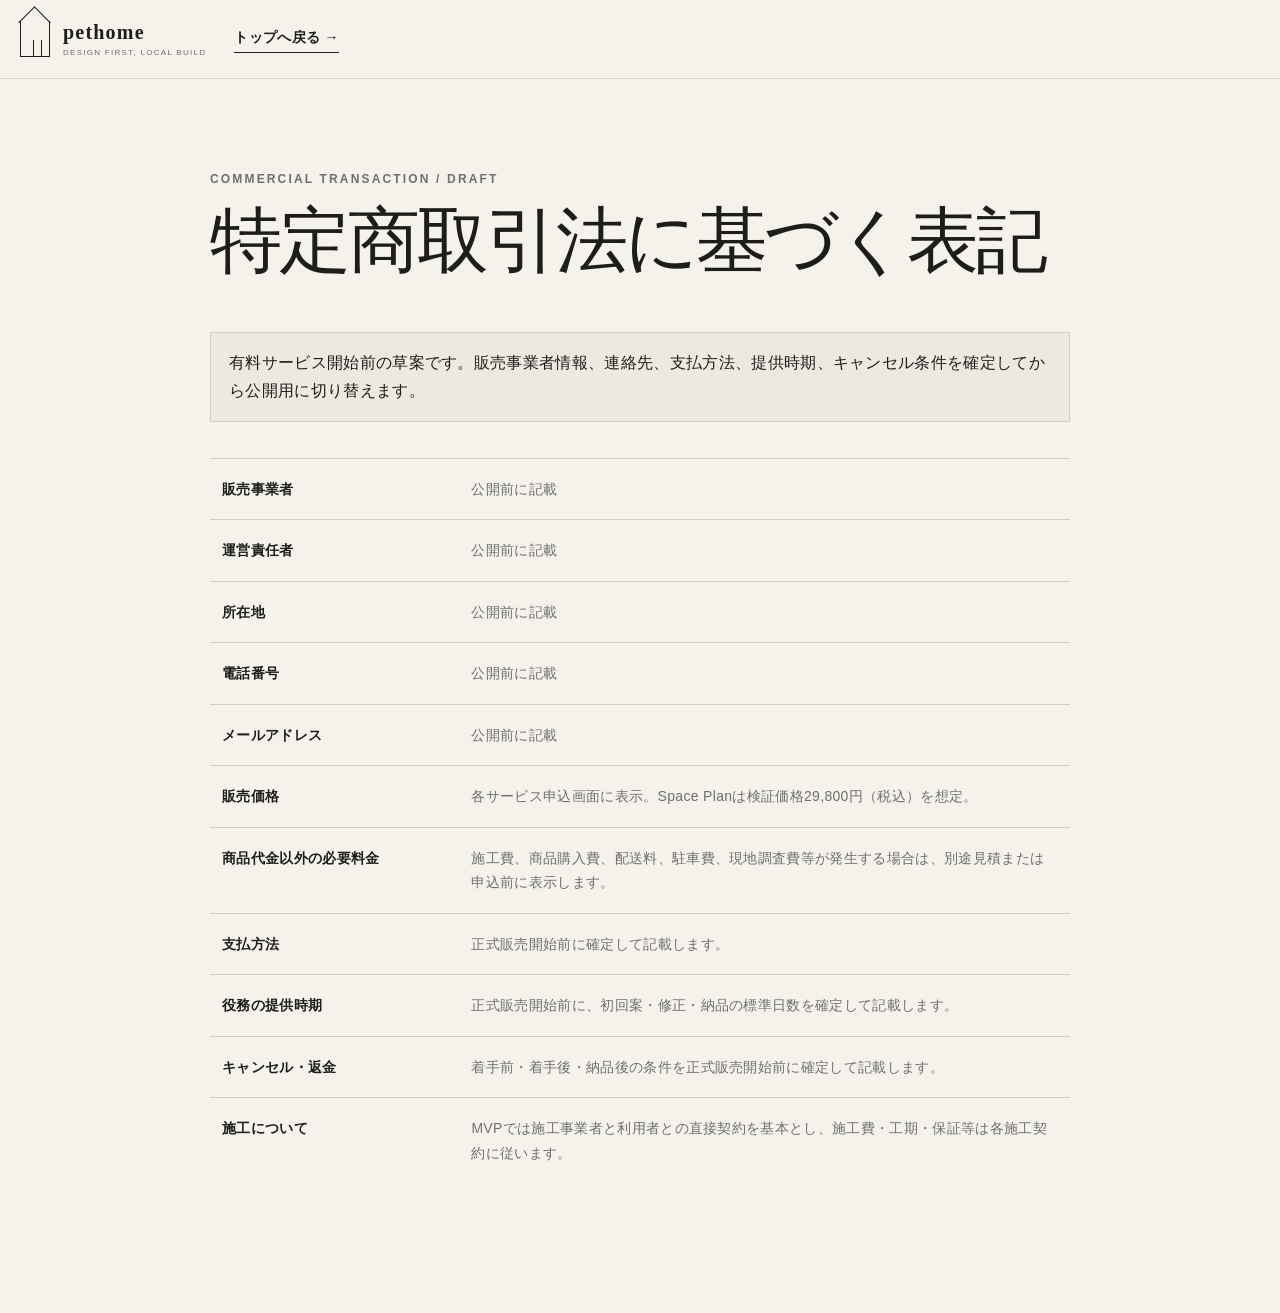
==== commercial.html @ 062a28b1 "docs: add draft commercial transaction disclosure" ====
<!doctype html>
<html lang="ja">
<head>
  <meta charset="utf-8">
  <meta name="viewport" content="width=device-width,initial-scale=1">
  <title>特定商取引法に基づく表記 | pethome</title>
  <meta name="robots" content="noindex">
  <link rel="stylesheet" href="assets/css/site.css">
  <style>.legal{padding:90px 0 130px}.legal .container{max-width:860px}.legal h1{font-size:clamp(42px,6.4vw,72px);margin-bottom:56px}.legal table{width:100%;border-collapse:collapse;font-size:14px}.legal th,.legal td{padding:18px 12px;border-top:1px solid var(--line);vertical-align:top;text-align:left}.legal th{width:29%;font-weight:700}.legal td{color:var(--muted)}.legal-note{padding:16px 18px;border:1px solid var(--line);background:#eee9e0;color:var(--ink)!important;margin-bottom:36px}</style>
</head>
<body>
  <header class="site-header"><div class="container header-inner"><a class="brand" href="index.html"><span class="brand-mark"></span><span class="brand-copy"><strong>pethome</strong><small>DESIGN FIRST, LOCAL BUILD</small></span></a><a class="text-link" href="index.html">トップへ戻る →</a></div></header>
  <main class="legal">
    <div class="container">
      <p class="eyebrow">COMMERCIAL TRANSACTION / DRAFT</p>
      <h1>特定商取引法に基づく表記</h1>
      <p class="legal-note">有料サービス開始前の草案です。販売事業者情報、連絡先、支払方法、提供時期、キャンセル条件を確定してから公開用に切り替えます。</p>
      <table>
        <tr><th>販売事業者</th><td>公開前に記載</td></tr>
        <tr><th>運営責任者</th><td>公開前に記載</td></tr>
        <tr><th>所在地</th><td>公開前に記載</td></tr>
        <tr><th>電話番号</th><td>公開前に記載</td></tr>
        <tr><th>メールアドレス</th><td>公開前に記載</td></tr>
        <tr><th>販売価格</th><td>各サービス申込画面に表示。Space Planは検証価格29,800円（税込）を想定。</td></tr>
        <tr><th>商品代金以外の必要料金</th><td>施工費、商品購入費、配送料、駐車費、現地調査費等が発生する場合は、別途見積または申込前に表示します。</td></tr>
        <tr><th>支払方法</th><td>正式販売開始前に確定して記載します。</td></tr>
        <tr><th>役務の提供時期</th><td>正式販売開始前に、初回案・修正・納品の標準日数を確定して記載します。</td></tr>
        <tr><th>キャンセル・返金</th><td>着手前・着手後・納品後の条件を正式販売開始前に確定して記載します。</td></tr>
        <tr><th>施工について</th><td>MVPでは施工事業者と利用者との直接契約を基本とし、施工費・工期・保証等は各施工契約に従います。</td></tr>
      </table>
    </div>
  </main>
</body>
</html>
---- assets/css/site.css ----
:root{
  --paper:#f5f2ec;
  --paper-2:#ebe5dc;
  --ink:#1d1e1b;
  --muted:#6e706b;
  --line:#d3cec4;
  --warm:#b59873;
  --sage:#758170;
  --radius:20px;
  --max:1240px;
  --serif:"Hiragino Mincho ProN","Yu Mincho","YuMincho",serif;
  --sans:-apple-system,BlinkMacSystemFont,"Helvetica Neue","Hiragino Kaku Gothic ProN","Yu Gothic",Meiryo,sans-serif;
}
*{box-sizing:border-box}
html{scroll-behavior:smooth}
body{margin:0;background:var(--paper);color:var(--ink);font-family:var(--sans);font-size:16px;line-height:1.75;letter-spacing:.02em}
a{color:inherit;text-decoration:none}
button,input,select,textarea{font:inherit;color:inherit}
button{cursor:pointer}
.container{width:min(calc(100% - 40px),var(--max));margin-inline:auto}
.section{padding:120px 0;border-top:1px solid var(--line)}
.section-shell{padding-top:0}
.eyebrow{margin:0 0 18px;font-size:12px;font-weight:700;letter-spacing:.18em;color:var(--muted)}
h1,h2,h3,p{margin-top:0}
h1,h2{font-family:var(--serif);font-weight:500;letter-spacing:-.04em}
h1{font-size:clamp(54px,8vw,118px);line-height:.94;margin-bottom:34px}
h2{font-size:clamp(38px,5.2vw,76px);line-height:1.08;margin-bottom:0}
h3{font-size:22px;line-height:1.35}
.button{display:inline-flex;align-items:center;justify-content:center;min-height:54px;padding:0 26px;border:1px solid var(--ink);border-radius:999px;font-size:14px;font-weight:700;transition:transform .2s ease,background .2s ease,color .2s ease}
.button:hover{transform:translateY(-2px)}
.button-dark{background:var(--ink);color:#fff}
.button-light{background:#fff;color:var(--ink);border-color:#fff}
.text-link{display:inline-flex;align-items:center;gap:12px;padding-bottom:3px;border-bottom:1px solid currentColor;font-size:14px;font-weight:700}
.site-header{position:sticky;top:0;z-index:50;background:color-mix(in srgb,var(--paper) 88%,transparent);backdrop-filter:blur(18px);border-bottom:1px solid color-mix(in srgb,var(--line) 72%,transparent)}
.header-inner{height:78px;display:flex;align-items:center;gap:28px}
.brand{display:inline-flex;align-items:center;gap:13px;min-width:max-content}
.brand-mark{width:30px;height:36px;position:relative;border:1.5px solid var(--ink);border-top:none}
.brand-mark:before{content:"";position:absolute;width:22px;height:22px;left:2px;top:-10px;border-left:1.5px solid var(--ink);border-top:1.5px solid var(--ink);transform:rotate(45deg)}
.brand-mark:after{content:"";position:absolute;left:12px;bottom:0;width:7px;height:16px;border-left:1.5px solid var(--ink);border-right:1.5px solid var(--ink)}
.brand-copy{display:grid;line-height:1}
.brand-copy strong{font-family:var(--serif);font-size:20px;font-weight:600;letter-spacing:.06em}
.brand-copy small{font-size:8px;letter-spacing:.16em;margin-top:7px;color:var(--muted)}
.desktop-nav{margin-left:auto;display:flex;gap:26px;font-size:13px}
.desktop-nav a{position:relative}
.desktop-nav a:after{content:"";position:absolute;left:0;right:100%;bottom:-4px;height:1px;background:var(--ink);transition:right .2s ease}
.desktop-nav a:hover:after{right:0}
.header-cta{min-height:42px;padding-inline:20px}
.hero{overflow:hidden}
.hero-grid{min-height:calc(100svh - 78px);display:grid;grid-template-columns:minmax(0,.9fr) minmax(0,1.1fr);align-items:center;gap:50px;padding-block:70px}
.hero-lead{font-size:17px;color:#40413e;max-width:590px}
.hero-note{font-weight:700;font-size:14px;margin:24px 0 28px}
.hero-actions{display:flex;align-items:center;gap:24px;flex-wrap:wrap}
.micro-list{display:flex;gap:0;margin:30px 0 0;padding:0;list-style:none;color:var(--muted);font-size:12px}
.micro-list li+li:before{content:"/";margin:0 12px;color:var(--line)}
.hero-visual{min-width:0}
.visual-stage{position:relative;min-height:660px;background:#ded8ce;border-radius:2px;overflow:hidden;border:1px solid var(--line)}
.visual-label{position:absolute;z-index:5;left:24px;top:22px;padding:7px 11px;background:rgba(255,255,255,.82);font-size:10px;letter-spacing:.16em;font-weight:800}
.room{position:absolute;inset:0;background:linear-gradient(135deg,#dfd7ca 0%,#efebe4 58%,#d3c1aa 100%)}
.window{position:absolute;left:10%;top:7%;width:34%;height:62%;background:linear-gradient(#d7e3e5,#f0ede5);border:12px solid #9a8f7f;box-shadow:inset 0 0 0 1px #777}
.window:before{content:"";position:absolute;left:50%;top:0;bottom:0;width:1px;background:#8c8c86}
.sofa{position:absolute;left:18%;bottom:8%;width:53%;height:25%;background:#c5b9a8;border-radius:52px 52px 8px 8px;box-shadow:0 16px 30px rgba(40,35,30,.14)}
.table{position:absolute;left:4%;bottom:3%;width:23%;height:8%;background:#8d7358;border-radius:50%}
.shelf{position:absolute;height:17px;background:#9b714a;box-shadow:0 8px 16px rgba(62,43,29,.15)}
.s1{right:12%;top:18%;width:28%}.s2{right:31%;top:33%;width:19%}.s3{right:10%;top:45%;width:22%}.s4{right:37%;top:56%;width:16%}.s5{right:14%;top:64%;width:28%}
.shelf-box{position:absolute;right:11%;top:27%;width:88px;height:78px;border:13px solid #9b714a;background:rgba(245,242,236,.5)}
.cat{position:absolute;font-size:36px;line-height:1;color:#34322d;text-shadow:12px -4px 0 #34322d}
.cat-a{right:18%;top:9%}.cat-b{right:41%;top:48%;font-size:26px}
.route-line{position:absolute;height:1px;background:rgba(255,255,255,.78);transform-origin:left center}
.r1{right:36%;top:38%;width:18%;transform:rotate(-27deg)}.r2{right:24%;top:49%;width:19%;transform:rotate(24deg)}.r3{right:33%;top:60%;width:23%;transform:rotate(-10deg)}
.before-card{position:absolute;left:28px;bottom:74px;width:34%;background:#f7f5f1;padding:10px;box-shadow:0 20px 35px rgba(33,30,25,.15)}
.before-card>span{display:inline-block;margin-bottom:9px;font-size:10px;letter-spacing:.14em}
.before-room{position:relative;aspect-ratio:4/3;background:#cbc7c0;overflow:hidden}
.before-window{position:absolute;left:27%;top:12%;width:40%;height:56%;background:#dde1df;border:7px solid #8d8e8b}.before-sofa{position:absolute;left:12%;right:10%;bottom:8%;height:22%;background:#aaa49c;border-radius:24px 24px 2px 2px}
.visual-caption{position:absolute;left:0;right:0;bottom:0;height:52px;display:flex;align-items:center;justify-content:center;gap:18px;background:rgba(30,31,28,.86);color:#fff;font-size:12px;letter-spacing:.06em}
.two-col-head,.section-title-row{display:grid;grid-template-columns:1fr 1fr;gap:80px;align-items:end}
.intro-copy{font-size:18px;max-width:600px}
.problem-grid{margin-top:80px;display:grid;grid-template-columns:repeat(4,1fr);border-top:1px solid var(--line);border-left:1px solid var(--line)}
.problem-card{padding:28px 24px 36px;border-right:1px solid var(--line);border-bottom:1px solid var(--line);min-height:260px;display:flex;flex-direction:column}
.problem-card h3{margin-top:auto;margin-bottom:12px}
.problem-card p{margin-bottom:0;color:var(--muted);font-size:14px}
.problem-no{font-size:11px;letter-spacing:.14em;color:var(--muted)}
.section-summary{margin-bottom:0;color:var(--muted);max-width:520px}
.process-grid{margin-top:70px;display:grid;grid-template-columns:repeat(3,1fr);border-top:1px solid var(--line);border-left:1px solid var(--line)}
.process-step{min-height:560px;padding:28px;border-right:1px solid var(--line);border-bottom:1px solid var(--line);display:flex;flex-direction:column}
.process-step>span{font-family:var(--serif);font-size:38px;color:var(--muted)}
.process-step p{color:var(--muted);font-size:14px}
.diagram{margin-top:auto;height:230px;position:relative;background:#e7e1d8;overflow:hidden}
.diagram-photo .phone{position:absolute;left:18%;top:18%;width:70px;height:140px;border:5px solid #242522;border-radius:16px;transform:rotate(-7deg);background:#f7f5f1}.diagram-photo .phone:after{content:"";position:absolute;inset:18px 8px;background:linear-gradient(135deg,#ddd1c0,#9e7d60)}
.diagram-photo .wall-photo{position:absolute;right:10%;top:23%;width:44%;height:45%;border:1px solid #a0988e;background:linear-gradient(160deg,#f4f0e9,#c8bcae)}
.measure{position:absolute;right:12%;bottom:20px;font-size:11px;letter-spacing:.14em;border-top:1px solid #777;padding-top:5px;width:42%;text-align:center}
.diagram-plan .plan-sheet{position:absolute;left:13%;top:12%;width:72%;height:72%;border:1px solid #777;background:#f8f6f1}.diagram-plan .plan-sheet:before,.diagram-plan .plan-sheet:after{content:"";position:absolute;background:#777}.diagram-plan .plan-sheet:before{left:20%;top:18%;width:1px;height:60%}.diagram-plan .plan-sheet:after{left:20%;top:48%;width:56%;height:1px}.plan-item{position:absolute;width:11px;height:11px;background:var(--warm);border-radius:50%}.p1{left:42%;top:31%}.p2{left:63%;top:56%}.p3{left:48%;top:67%}
.diagram-build .person{position:absolute;left:24%;bottom:18%;width:45px;height:100px;border:8px solid #555;border-top-width:26px;border-radius:50% 50% 8px 8px}.build-shelf{position:absolute;right:15%;top:28%;width:44%;height:12px;background:#9b714a}.tool-line{position:absolute;height:2px;background:#555;transform-origin:left}.t1{left:43%;top:42%;width:30%;transform:rotate(-13deg)}.t2{left:47%;top:51%;width:25%;transform:rotate(8deg)}
.safety-strip{margin:26px 0 0;padding:18px 20px;border:1px solid var(--line);font-size:12px;color:var(--muted)}
.plan-grid{margin-top:70px;display:grid;grid-template-columns:repeat(3,1fr);gap:18px}.plan-card{background:#f0ece5;border:1px solid var(--line)}
.plan-visual{height:330px;position:relative;overflow:hidden;background:#ddd4c8}.plan-content{padding:26px}.plan-content h3{font-family:var(--serif);font-size:31px;font-weight:500}.plan-content p{color:var(--muted);font-size:14px}.plan-content dl{margin:28px 0 0;border-top:1px solid var(--line)}.plan-content dl div{display:flex;justify-content:space-between;gap:20px;padding:9px 0;border-bottom:1px solid var(--line);font-size:12px}.plan-content dt{color:var(--muted)}.plan-content dd{margin:0;text-align:right;font-weight:700}
.cat-wall-visual{background:linear-gradient(140deg,#ede7de,#c9b8a3)}.cw-shelf{position:absolute;background:#99744f;height:13px}.cw1{left:12%;top:58%;width:32%}.cw2{left:41%;top:40%;width:28%}.cw3{right:8%;top:23%;width:30%}.cw-box{position:absolute;right:15%;top:51%;width:80px;height:68px;border:12px solid #99744f}.cw-cat{position:absolute;right:22%;top:13%;font-size:30px;text-shadow:11px -4px 0 #222;color:#222}
.dog-gate-visual{background:linear-gradient(140deg,#ddd8ce,#b6a58f)}.gate-left,.gate-right{position:absolute;bottom:0;top:18%;width:22%;border:5px solid #5f5145;background:repeating-linear-gradient(90deg,transparent 0 17px,#5f5145 18px 22px)}.gate-left{left:22%}.gate-right{right:22%}.dog-dot{position:absolute;right:12%;bottom:14%;font-size:58px;color:#333;text-shadow:22px -6px 0 #333}.floor-grid{position:absolute;inset:auto 0 0;height:34%;background:repeating-linear-gradient(90deg,#a68d72 0 68px,#8c735c 69px 71px)}
.floor-visual{background:#ddd5c9}.floor-room{position:absolute;inset:12% 8% 10%;background:repeating-linear-gradient(90deg,#b99c7b 0 92px,#9c7f63 93px 96px);transform:perspective(500px) rotateX(58deg);transform-origin:bottom}.floor-dog{position:absolute;left:43%;bottom:23%;font-size:54px;color:#373632;text-shadow:24px -7px 0 #373632}.floor-arrow{position:absolute;right:11%;top:16%;font-size:48px;color:#fff}
.price-note{font-size:11px;color:var(--muted);margin-top:20px}
.filter-row{display:flex;gap:8px;margin-top:55px}.filter-button{padding:10px 18px;border:1px solid var(--line);background:transparent;border-radius:999px;font-size:11px;font-weight:700;letter-spacing:.08em}.filter-button.is-active{background:var(--ink);color:#fff;border-color:var(--ink)}
.product-grid{margin-top:28px;display:grid;grid-template-columns:repeat(4,1fr);gap:12px}.product-card{min-height:260px;padding:22px;background:#ece7df;border:1px solid transparent;display:flex;flex-direction:column;transition:border-color .2s ease,transform .2s ease}.product-card:hover{transform:translateY(-3px);border-color:var(--ink)}.product-card .product-type{font-size:10px;letter-spacing:.15em;color:var(--muted)}.product-card h3{font-size:18px;margin:28px 0 6px}.product-card .maker{font-size:12px;color:var(--muted)}.product-card .product-meta{margin-top:auto;padding-top:30px;display:flex;justify-content:space-between;gap:10px;font-size:11px}.product-card .product-price{font-weight:700}.product-card a{margin-top:14px;font-size:11px;text-decoration:underline;text-underline-offset:4px}
.section-design{background:#232420;color:#fff}.design-grid{display:grid;grid-template-columns:.85fr 1.15fr;gap:90px;align-items:start}.design-lead{max-width:520px;color:#c7c7c2}.deliverables{border-top:1px solid #565751}.deliverables>div{display:grid;grid-template-columns:50px 1fr;gap:12px;padding:22px 0;border-bottom:1px solid #565751}.deliverables span{grid-row:span 2;font-family:var(--serif);font-size:24px;color:#999b94}.deliverables strong{font-size:17px}.deliverables small{color:#aeb0a9}
.build-grid{display:grid;grid-template-columns:1fr .7fr;gap:90px}.build-copy>p:not(.eyebrow){max-width:650px;color:var(--muted)}.build-points{display:flex;gap:8px;flex-wrap:wrap;margin-top:34px}.build-points span{padding:9px 14px;border:1px solid var(--line);border-radius:999px;font-size:11px}.partner-card{padding:34px;border:1px solid var(--line);background:#ede8df}.partner-card h3{font-family:var(--serif);font-size:31px;font-weight:500}.partner-card p{color:var(--muted)}
.price-grid{display:grid;grid-template-columns:1fr .75fr .75fr;gap:16px;align-items:stretch}.price-card{padding:32px;border:1px solid var(--line);display:flex;flex-direction:column;min-height:330px}.price-card-dark{background:var(--ink);color:#fff;border-color:var(--ink)}.price-label{font-size:10px;letter-spacing:.16em}.price-card strong{font-family:var(--serif);font-size:58px;font-weight:500;margin:28px 0 10px}.price-card p{font-size:13px;color:var(--muted)}.price-card-dark p{color:#b9bbb5}.price-card .button{margin-top:auto}.small-note{margin-top:auto;color:#a9aba5;font-size:10px}
.faq-grid{display:grid;grid-template-columns:.5fr 1fr;gap:100px}.faq-list{border-top:1px solid var(--line)}details{border-bottom:1px solid var(--line)}summary{list-style:none;padding:26px 42px 26px 0;font-size:16px;font-weight:700;position:relative;cursor:pointer}summary::-webkit-details-marker{display:none}summary:after{content:"＋";position:absolute;right:4px;top:24px;font-size:20px;font-weight:400}details[open] summary:after{content:"−"}details p{padding:0 54px 26px 0;color:var(--muted);font-size:14px}
.section-cta{background:#9e8a70;border-top:0;color:#fff}.cta-panel{display:grid;grid-template-columns:.8fr 1.2fr;gap:70px}.cta-panel>div>p:not(.eyebrow){color:#eee9e0;max-width:500px}.mvp-form{display:grid;gap:16px}.mvp-form label{display:grid;gap:8px;font-size:11px;letter-spacing:.08em}.form-row{display:grid;gap:12px}.form-row.two{grid-template-columns:1fr 1fr}.mvp-form input,.mvp-form select,.mvp-form textarea{width:100%;border:1px solid rgba(255,255,255,.38);background:rgba(255,255,255,.09);color:#fff;border-radius:0;padding:14px 15px;outline:none}.mvp-form input::placeholder,.mvp-form textarea::placeholder{color:rgba(255,255,255,.62)}.mvp-form option{color:#222}.mvp-form input:focus,.mvp-form select:focus,.mvp-form textarea:focus{border-color:#fff}.form-note{font-size:10px;color:#eee9e0;margin-bottom:0}
.site-footer{padding:70px 0 32px;background:#181916;color:#fff}.footer-grid{display:grid;grid-template-columns:1fr 1fr;gap:60px}.brand-footer .brand-mark{border-color:#fff}.brand-footer .brand-mark:before,.brand-footer .brand-mark:after{border-color:#fff}.brand-footer .brand-copy small{color:#8f918b}.footer-grid>div>p{margin:24px 0 0;color:#8f918b;font-size:12px}.footer-links{display:grid;justify-content:end;gap:11px;font-size:12px;color:#b8bab4}.footer-bottom{margin-top:60px;padding-top:18px;border-top:1px solid #3b3d38;color:#74766f;font-size:10px}
.mobile-cta{display:none}
.reveal{animation:fade-up .7s cubic-bezier(.2,.7,.2,1) both}.reveal:nth-child(2){animation-delay:.08s}@keyframes fade-up{from{opacity:0;transform:translateY(20px)}to{opacity:1;transform:none}}
@media (prefers-reduced-motion:reduce){*{scroll-behavior:auto!important;animation:none!important;transition:none!important}}
@media(max-width:980px){.desktop-nav{display:none}.hero-grid{grid-template-columns:1fr;min-height:auto;padding-top:60px}.hero-copy{max-width:720px}.visual-stage{min-height:560px}.problem-grid{grid-template-columns:1fr 1fr}.process-grid{grid-template-columns:1fr}.process-step{min-height:440px}.plan-grid{grid-template-columns:1fr 1fr}.plan-grid .plan-card:last-child{grid-column:span 2}.product-grid{grid-template-columns:1fr 1fr}.design-grid,.build-grid,.price-grid,.cta-panel{grid-template-columns:1fr}.faq-grid{grid-template-columns:1fr;gap:50px}}
@media(max-width:680px){body{font-size:15px}.container{width:min(calc(100% - 28px),var(--max))}.section{padding:82px 0}.site-header{position:relative}.header-inner{height:70px}.brand-copy strong{font-size:18px}.header-cta{display:none}.hero-grid{padding-block:45px;gap:36px}.hero h1{font-size:clamp(50px,17vw,82px)}.hero-lead br{display:none}.hero-actions{align-items:flex-start;flex-direction:column}.visual-stage{min-height:430px}.before-card{width:42%;left:14px;bottom:66px}.window{left:5%;width:40%}.s1{right:8%;width:28%}.s2{right:30%}.s3{right:5%}.s4{right:34%}.s5{right:9%}.two-col-head,.section-title-row{grid-template-columns:1fr;gap:32px}.problem-grid{grid-template-columns:1fr}.problem-card{min-height:190px}.process-step{padding:20px}.plan-grid{grid-template-columns:1fr}.plan-grid .plan-card:last-child{grid-column:auto}.plan-visual{height:280px}.filter-row{overflow:auto;padding-bottom:5px}.product-grid{grid-template-columns:1fr}.design-grid,.build-grid{gap:50px}.price-card{min-height:280px}.faq-grid{gap:34px}.form-row.two{grid-template-columns:1fr}.footer-grid{grid-template-columns:1fr}.footer-links{justify-content:start}.mobile-cta{display:block;position:fixed;z-index:40;left:12px;right:12px;bottom:12px}.mobile-cta .button{width:100%;box-shadow:0 10px 30px rgba(0,0,0,.25)}.site-footer{padding-bottom:100px}}
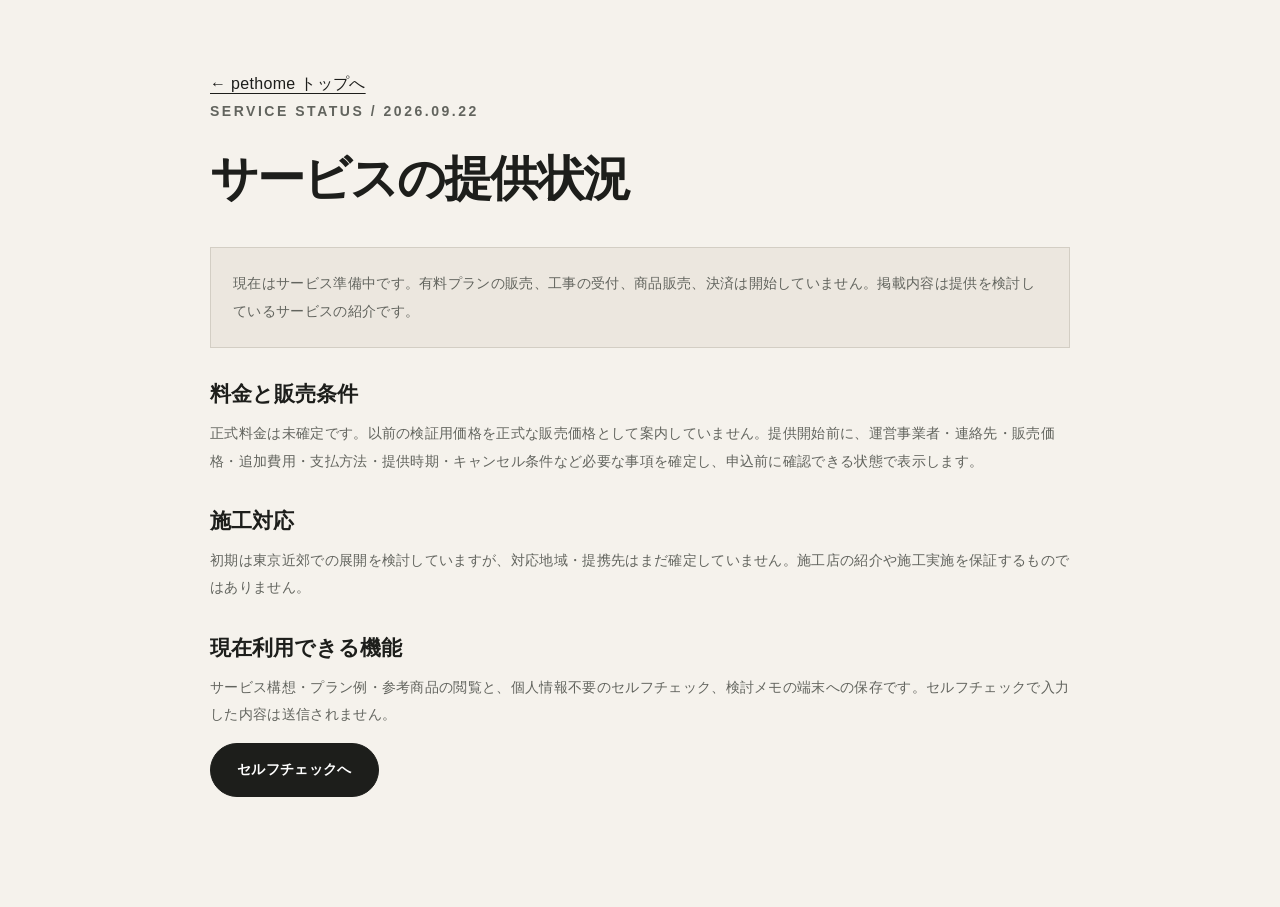
==== commit 32a1debf: "feat: review business positioning and publish transparent prelaunch content" ====
--- a/commercial.html
+++ b/commercial.html
@@ -1,34 +1 @@
-<!doctype html>
-<html lang="ja">
-<head>
-  <meta charset="utf-8">
-  <meta name="viewport" content="width=device-width,initial-scale=1">
-  <title>特定商取引法に基づく表記 | pethome</title>
-  <meta name="robots" content="noindex">
-  <link rel="stylesheet" href="assets/css/site.css">
-  <style>.legal{padding:90px 0 130px}.legal .container{max-width:860px}.legal h1{font-size:clamp(42px,6.4vw,72px);margin-bottom:56px}.legal table{width:100%;border-collapse:collapse;font-size:14px}.legal th,.legal td{padding:18px 12px;border-top:1px solid var(--line);vertical-align:top;text-align:left}.legal th{width:29%;font-weight:700}.legal td{color:var(--muted)}.legal-note{padding:16px 18px;border:1px solid var(--line);background:#eee9e0;color:var(--ink)!important;margin-bottom:36px}</style>
-</head>
-<body>
-  <header class="site-header"><div class="container header-inner"><a class="brand" href="index.html"><span class="brand-mark"></span><span class="brand-copy"><strong>pethome</strong><small>DESIGN FIRST, LOCAL BUILD</small></span></a><a class="text-link" href="index.html">トップへ戻る →</a></div></header>
-  <main class="legal">
-    <div class="container">
-      <p class="eyebrow">COMMERCIAL TRANSACTION / DRAFT</p>
-      <h1>特定商取引法に基づく表記</h1>
-      <p class="legal-note">有料サービス開始前の草案です。販売事業者情報、連絡先、支払方法、提供時期、キャンセル条件を確定してから公開用に切り替えます。</p>
-      <table>
-        <tr><th>販売事業者</th><td>公開前に記載</td></tr>
-        <tr><th>運営責任者</th><td>公開前に記載</td></tr>
-        <tr><th>所在地</th><td>公開前に記載</td></tr>
-        <tr><th>電話番号</th><td>公開前に記載</td></tr>
-        <tr><th>メールアドレス</th><td>公開前に記載</td></tr>
-        <tr><th>販売価格</th><td>各サービス申込画面に表示。Space Planは検証価格29,800円（税込）を想定。</td></tr>
-        <tr><th>商品代金以外の必要料金</th><td>施工費、商品購入費、配送料、駐車費、現地調査費等が発生する場合は、別途見積または申込前に表示します。</td></tr>
-        <tr><th>支払方法</th><td>正式販売開始前に確定して記載します。</td></tr>
-        <tr><th>役務の提供時期</th><td>正式販売開始前に、初回案・修正・納品の標準日数を確定して記載します。</td></tr>
-        <tr><th>キャンセル・返金</th><td>着手前・着手後・納品後の条件を正式販売開始前に確定して記載します。</td></tr>
-        <tr><th>施工について</th><td>MVPでは施工事業者と利用者との直接契約を基本とし、施工費・工期・保証等は各施工契約に従います。</td></tr>
-      </table>
-    </div>
-  </main>
-</body>
-</html>
+<!doctype html><html lang="ja"><head><meta charset="utf-8"><meta name="viewport" content="width=device-width,initial-scale=1"><meta name="robots" content="noindex,follow"><title>サービスの提供状況｜pethome</title><link rel="stylesheet" href="assets/css/site.css"><link rel="stylesheet" href="assets/css/review.css"></head><body><main class="legal"><div class="container"><a href="index.html">← pethome トップへ</a><p class="eyebrow">SERVICE STATUS / 2026.09.22</p><h1>サービスの提供状況</h1><p class="legal-note">現在はサービス準備中です。有料プランの販売、工事の受付、商品販売、決済は開始していません。掲載内容は提供を検討しているサービスの紹介です。</p><h2>料金と販売条件</h2><p>正式料金は未確定です。以前の検証用価格を正式な販売価格として案内していません。提供開始前に、運営事業者・連絡先・販売価格・追加費用・支払方法・提供時期・キャンセル条件など必要な事項を確定し、申込前に確認できる状態で表示します。</p><h2>施工対応</h2><p>初期は東京近郊での展開を検討していますが、対応地域・提携先はまだ確定していません。施工店の紹介や施工実施を保証するものではありません。</p><h2>現在利用できる機能</h2><p>サービス構想・プラン例・参考商品の閲覧と、個人情報不要のセルフチェック、検討メモの端末への保存です。セルフチェックで入力した内容は送信されません。</p><a class="button button-dark" href="index.html#check">セルフチェックへ</a></div></main></body></html>
--- a/assets/css/review.css
+++ b/assets/css/review.css
@@ -0,0 +1,20 @@
+/* Content-review refinements. Keep the original architectural visual system. */
+:root{--muted:#62645e}
+html{scroll-padding-top:100px}
+[hidden]{display:none!important}
+:focus-visible{outline:3px solid #55705a;outline-offset:4px}
+.skip-link{position:fixed;left:12px;top:-100px;z-index:100;background:#fff;color:#222;padding:12px 20px}
+.skip-link:focus{top:12px}
+.sr-only{position:absolute;width:1px;height:1px;padding:0;margin:-1px;overflow:hidden;clip:rect(0,0,0,0);white-space:nowrap;border:0}
+.preview-notice{background:#e7e1d8;color:#41423d;font-size:11px;padding:9px 0}
+.preview-notice .container{display:flex;gap:18px;align-items:baseline}
+.preview-notice strong{letter-spacing:.12em;white-space:nowrap}
+.header-inner{gap:20px}.desktop-nav{gap:18px}.header-cta{font-size:12px}
+.hero-grid{min-height:auto;padding-block:64px}.hero h1{font-size:clamp(40px,4.5vw,66px);line-height:1.22;letter-spacing:-.045em}.hero-lead{font-size:16px}.hero-lead br{display:none}.hero-note{line-height:1.8}.hero-actions{gap:18px}.hero-actions .button{font-size:13px;padding-inline:22px}.visual-stage{min-height:570px}.figure-note{font-size:11px;color:var(--muted);margin-top:12px;margin-bottom:0;line-height:1.7}.visual-label{max-width:85%}
+h2{font-size:clamp(30px,3.5vw,48px);line-height:1.35;letter-spacing:-.04em}.section{padding-block:88px}.section-title-row,.two-col-head{gap:48px}.intro-copy{font-size:16px}.problem-grid,.plan-grid{margin-top:48px}.problem-card{min-height:230px}.problem-card h3{font-size:19px}.plan-content{padding:24px}.plan-content h3{font-size:29px;line-height:1.45}.plan-content dd{max-width:69%;font-weight:500}.plan-content dt{flex-shrink:0}.plan-visual{height:250px}.package-note{margin:20px 0 0;font-size:12px!important;line-height:1.8}.scope-note{margin-top:28px;border:1px solid var(--line);padding:22px 26px}.scope-note p{margin:8px 0 0;font-size:13px;color:var(--muted)}.review-process{margin-top:48px}.review-process .process-step{min-height:300px}.process-step h3{font-size:20px;margin-block:16px}.process-step small{margin-top:auto;color:var(--muted);font-size:12px}.safety-strip{line-height:1.8}
+.service-options{display:grid;grid-template-columns:1fr 1fr;gap:22px;margin-top:46px}.service-options article{border:1px solid var(--line);padding:30px}.service-options h3{font-size:23px}.service-options p:not(.eyebrow){font-size:14px;color:var(--muted)}.service-options strong{font-size:14px}.cost-breakdown{margin-top:34px;padding-top:30px;border-top:1px solid var(--line)}.cost-breakdown h3{font-size:18px}.cost-breakdown>div{display:grid;grid-template-columns:repeat(3,1fr);gap:22px}.cost-breakdown p{display:grid;gap:8px;margin:0}.cost-breakdown span{font-size:12px;color:var(--muted)}.cost-breakdown strong{font-size:15px}.cost-breakdown small{font-size:12px;color:var(--muted)}.price-note{line-height:1.8;font-size:12px}.section-design .eyebrow{color:#b4b8ae}.design-lead{margin-top:28px}.product-grid{grid-template-columns:repeat(3,1fr)}.product-card{min-height:280px}.product-card>p{font-size:13px;color:var(--muted)}.product-card h3{font-size:19px;margin-top:20px}.product-card .product-meta{display:block;padding-top:14px;font-size:12px}.product-card a{margin-top:18px;font-size:12px}.filter-button{min-height:44px}.partner-card p{font-size:14px}.build-copy>p:not(.eyebrow){margin-top:24px}
+.section-cta{background:#71624e}.section-cta .eyebrow{color:#ece4d8}.check-privacy{padding-top:18px;border-top:1px solid #a79a89;font-size:12px}.mvp-form fieldset{padding:0;margin:0;border:0;min-width:0}.mvp-form legend{font-size:14px;font-weight:700;padding:0 0 8px}.mvp-form select{font-size:16px;min-height:54px;background:#fff;color:#25251f;border:1px solid #fff}.mvp-form button{width:100%;margin-top:12px}.check-result{margin-top:30px;border-top:1px solid #b2a797;padding-top:25px}.check-result h3{font-size:22px}.check-result p,.check-result li{font-size:14px}.check-result ul{padding-left:1.3em}.check-result li+li{margin-top:10px}.result-actions{display:flex;gap:22px;align-items:center;flex-wrap:wrap;margin-top:22px}.result-actions .button{min-height:44px;font-size:12px}.check-result .form-note{font-size:11px;margin-top:16px}.availability{padding:64px 0;border-top:1px solid var(--line)}.availability h2{font-family:var(--sans);font-size:24px;font-weight:700;letter-spacing:0}.availability p:not(.eyebrow){font-size:14px;max-width:780px;color:var(--muted);margin-top:20px}
+.legal{padding:70px 0 110px}.legal .container{max-width:860px}.legal h1{font-family:var(--sans);font-size:clamp(30px,5vw,48px);font-weight:600;line-height:1.5;margin-bottom:32px}.legal h2{font-family:var(--sans);font-size:21px;font-weight:600;letter-spacing:0;margin:32px 0 12px}.legal p{color:var(--muted);font-size:14px;line-height:1.95}.legal a:not(.button){text-decoration:underline;text-underline-offset:4px}.legal-note{border:1px solid var(--line);padding:22px;background:#ece7df}
+@media(max-width:1100px){.desktop-nav{gap:12px;font-size:12px}.header-cta{padding-inline:15px}.hero h1{font-size:46px}}
+@media(max-width:980px){.hero h1{font-size:58px}.hero-grid{gap:36px}.visual-stage{min-height:530px}.plan-grid{grid-template-columns:1fr}.plan-grid .plan-card:last-child{grid-column:auto}.plan-card{display:grid;grid-template-columns:.75fr 1fr}.plan-visual{height:auto;min-height:300px}.review-process .process-step{min-height:230px}.product-grid{grid-template-columns:1fr 1fr}.service-options{gap:14px}.service-options article{padding:24px}}
+@media(max-width:680px){html{scroll-padding-top:20px}.preview-notice .container{display:block}.preview-notice strong{display:block;margin-bottom:4px}.hero-grid{padding-top:38px}.hero h1{font-size:40px;line-height:1.3}.hero-lead{font-size:15px}.hero-actions{width:100%}.hero-actions .button{width:100%;padding-inline:12px;font-size:12px}.hero-note{font-size:13px}.visual-stage{min-height:415px}.section{padding-block:65px}.section-title-row,.two-col-head{gap:25px}.problem-grid,.plan-grid{margin-top:30px}.problem-card{min-height:185px}.plan-card{display:block}.plan-visual{height:230px;min-height:0}.service-options,.cost-breakdown>div,.product-grid{grid-template-columns:1fr}.cost-breakdown>div{gap:25px}.product-card{min-height:230px}.cta-panel{gap:28px}.faq-list details p{padding-right:0}.availability h2{font-size:22px}.availability{padding-block:45px}.legal{padding-block:45px 85px}}
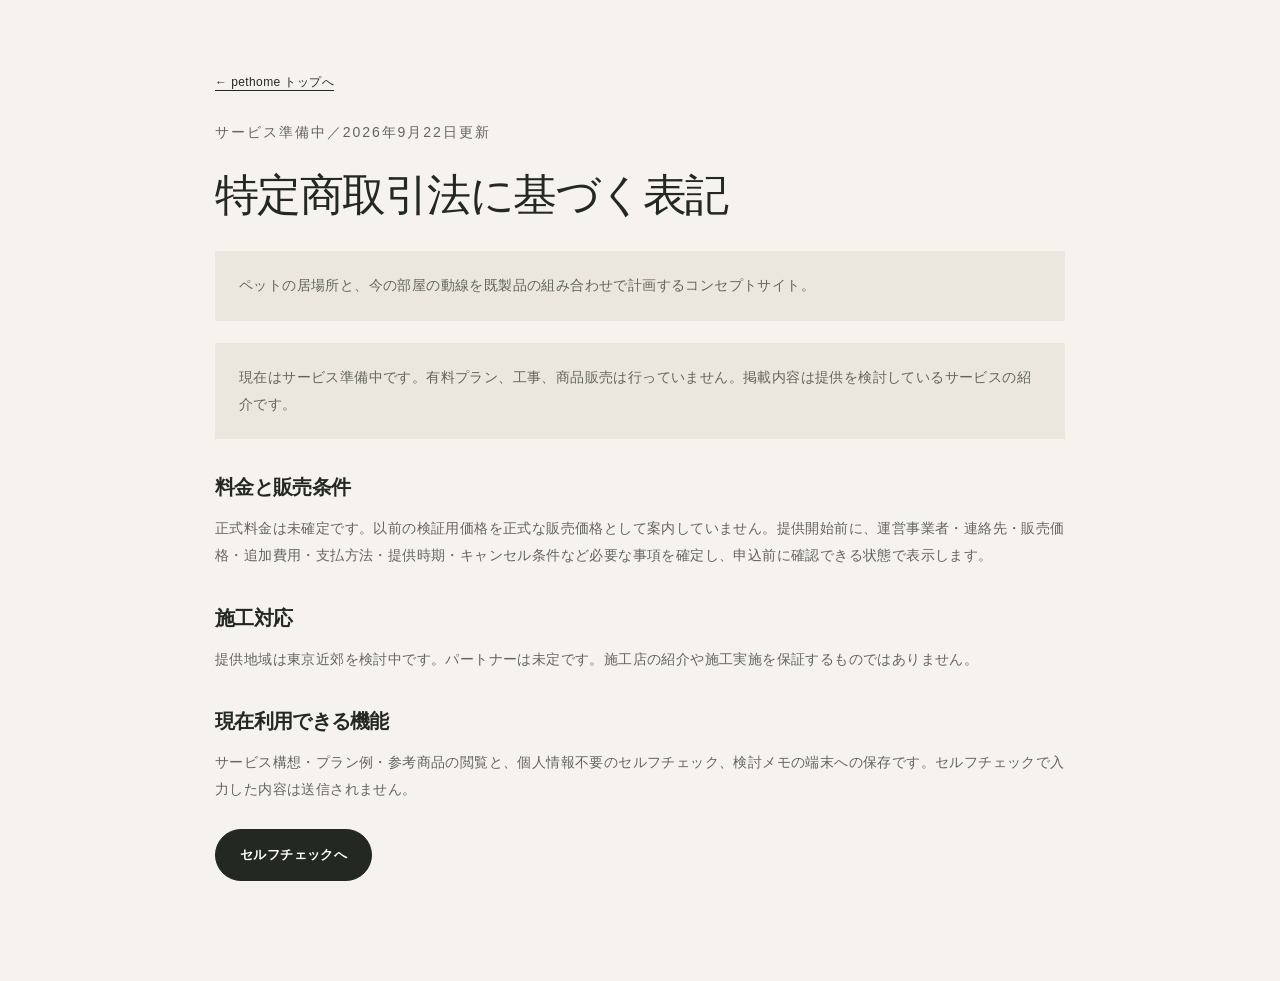
==== commit 4353f693: "feat: implement home-after-hours HTML and four-question local check" ====
--- a/commercial.html
+++ b/commercial.html
@@ -1 +1 @@
-<!doctype html><html lang="ja"><head><meta charset="utf-8"><meta name="viewport" content="width=device-width,initial-scale=1"><meta name="robots" content="noindex,follow"><title>サービスの提供状況｜pethome</title><link rel="stylesheet" href="assets/css/site.css"><link rel="stylesheet" href="assets/css/review.css"></head><body><main class="legal"><div class="container"><a href="index.html">← pethome トップへ</a><p class="eyebrow">SERVICE STATUS / 2026.09.22</p><h1>サービスの提供状況</h1><p class="legal-note">現在はサービス準備中です。有料プランの販売、工事の受付、商品販売、決済は開始していません。掲載内容は提供を検討しているサービスの紹介です。</p><h2>料金と販売条件</h2><p>正式料金は未確定です。以前の検証用価格を正式な販売価格として案内していません。提供開始前に、運営事業者・連絡先・販売価格・追加費用・支払方法・提供時期・キャンセル条件など必要な事項を確定し、申込前に確認できる状態で表示します。</p><h2>施工対応</h2><p>初期は東京近郊での展開を検討していますが、対応地域・提携先はまだ確定していません。施工店の紹介や施工実施を保証するものではありません。</p><h2>現在利用できる機能</h2><p>サービス構想・プラン例・参考商品の閲覧と、個人情報不要のセルフチェック、検討メモの端末への保存です。セルフチェックで入力した内容は送信されません。</p><a class="button button-dark" href="index.html#check">セルフチェックへ</a></div></main></body></html>
+<!doctype html><html lang="ja"><head><meta charset="utf-8"><meta name="viewport" content="width=device-width,initial-scale=1"><meta name="robots" content="noindex,follow"><title>特定商取引法に基づく表記｜pethome</title><link rel="stylesheet" href="assets/css/site.css"></head><body><main class="legal"><div class="container"><a href="index.html">← pethome トップへ</a><p class="section-kicker">サービス準備中／2026年9月22日更新</p><h1>特定商取引法に基づく表記</h1><p class="legal-lead">ペットの居場所と、今の部屋の動線を既製品の組み合わせで計画するコンセプトサイト。</p><p class="legal-note">現在はサービス準備中です。有料プラン、工事、商品販売は行っていません。掲載内容は提供を検討しているサービスの紹介です。</p><h2>料金と販売条件</h2><p>正式料金は未確定です。以前の検証用価格を正式な販売価格として案内していません。提供開始前に、運営事業者・連絡先・販売価格・追加費用・支払方法・提供時期・キャンセル条件など必要な事項を確定し、申込前に確認できる状態で表示します。</p><h2>施工対応</h2><p>提供地域は東京近郊を検討中です。パートナーは未定です。施工店の紹介や施工実施を保証するものではありません。</p><h2>現在利用できる機能</h2><p>サービス構想・プラン例・参考商品の閲覧と、個人情報不要のセルフチェック、検討メモの端末への保存です。セルフチェックで入力した内容は送信されません。</p><a class="button button-dark" href="index.html#check">セルフチェックへ</a></div></main></body></html>
--- a/assets/css/site.css
+++ b/assets/css/site.css
@@ -1,112 +1,8 @@
-:root{
-  --paper:#f5f2ec;
-  --paper-2:#ebe5dc;
-  --ink:#1d1e1b;
-  --muted:#6e706b;
-  --line:#d3cec4;
-  --warm:#b59873;
-  --sage:#758170;
-  --radius:20px;
-  --max:1240px;
-  --serif:"Hiragino Mincho ProN","Yu Mincho","YuMincho",serif;
-  --sans:-apple-system,BlinkMacSystemFont,"Helvetica Neue","Hiragino Kaku Gothic ProN","Yu Gothic",Meiryo,sans-serif;
-}
-*{box-sizing:border-box}
-html{scroll-behavior:smooth}
-body{margin:0;background:var(--paper);color:var(--ink);font-family:var(--sans);font-size:16px;line-height:1.75;letter-spacing:.02em}
-a{color:inherit;text-decoration:none}
-button,input,select,textarea{font:inherit;color:inherit}
-button{cursor:pointer}
-.container{width:min(calc(100% - 40px),var(--max));margin-inline:auto}
-.section{padding:120px 0;border-top:1px solid var(--line)}
-.section-shell{padding-top:0}
-.eyebrow{margin:0 0 18px;font-size:12px;font-weight:700;letter-spacing:.18em;color:var(--muted)}
-h1,h2,h3,p{margin-top:0}
-h1,h2{font-family:var(--serif);font-weight:500;letter-spacing:-.04em}
-h1{font-size:clamp(54px,8vw,118px);line-height:.94;margin-bottom:34px}
-h2{font-size:clamp(38px,5.2vw,76px);line-height:1.08;margin-bottom:0}
-h3{font-size:22px;line-height:1.35}
-.button{display:inline-flex;align-items:center;justify-content:center;min-height:54px;padding:0 26px;border:1px solid var(--ink);border-radius:999px;font-size:14px;font-weight:700;transition:transform .2s ease,background .2s ease,color .2s ease}
-.button:hover{transform:translateY(-2px)}
-.button-dark{background:var(--ink);color:#fff}
-.button-light{background:#fff;color:var(--ink);border-color:#fff}
-.text-link{display:inline-flex;align-items:center;gap:12px;padding-bottom:3px;border-bottom:1px solid currentColor;font-size:14px;font-weight:700}
-.site-header{position:sticky;top:0;z-index:50;background:color-mix(in srgb,var(--paper) 88%,transparent);backdrop-filter:blur(18px);border-bottom:1px solid color-mix(in srgb,var(--line) 72%,transparent)}
-.header-inner{height:78px;display:flex;align-items:center;gap:28px}
-.brand{display:inline-flex;align-items:center;gap:13px;min-width:max-content}
-.brand-mark{width:30px;height:36px;position:relative;border:1.5px solid var(--ink);border-top:none}
-.brand-mark:before{content:"";position:absolute;width:22px;height:22px;left:2px;top:-10px;border-left:1.5px solid var(--ink);border-top:1.5px solid var(--ink);transform:rotate(45deg)}
-.brand-mark:after{content:"";position:absolute;left:12px;bottom:0;width:7px;height:16px;border-left:1.5px solid var(--ink);border-right:1.5px solid var(--ink)}
-.brand-copy{display:grid;line-height:1}
-.brand-copy strong{font-family:var(--serif);font-size:20px;font-weight:600;letter-spacing:.06em}
-.brand-copy small{font-size:8px;letter-spacing:.16em;margin-top:7px;color:var(--muted)}
-.desktop-nav{margin-left:auto;display:flex;gap:26px;font-size:13px}
-.desktop-nav a{position:relative}
-.desktop-nav a:after{content:"";position:absolute;left:0;right:100%;bottom:-4px;height:1px;background:var(--ink);transition:right .2s ease}
-.desktop-nav a:hover:after{right:0}
-.header-cta{min-height:42px;padding-inline:20px}
-.hero{overflow:hidden}
-.hero-grid{min-height:calc(100svh - 78px);display:grid;grid-template-columns:minmax(0,.9fr) minmax(0,1.1fr);align-items:center;gap:50px;padding-block:70px}
-.hero-lead{font-size:17px;color:#40413e;max-width:590px}
-.hero-note{font-weight:700;font-size:14px;margin:24px 0 28px}
-.hero-actions{display:flex;align-items:center;gap:24px;flex-wrap:wrap}
-.micro-list{display:flex;gap:0;margin:30px 0 0;padding:0;list-style:none;color:var(--muted);font-size:12px}
-.micro-list li+li:before{content:"/";margin:0 12px;color:var(--line)}
-.hero-visual{min-width:0}
-.visual-stage{position:relative;min-height:660px;background:#ded8ce;border-radius:2px;overflow:hidden;border:1px solid var(--line)}
-.visual-label{position:absolute;z-index:5;left:24px;top:22px;padding:7px 11px;background:rgba(255,255,255,.82);font-size:10px;letter-spacing:.16em;font-weight:800}
-.room{position:absolute;inset:0;background:linear-gradient(135deg,#dfd7ca 0%,#efebe4 58%,#d3c1aa 100%)}
-.window{position:absolute;left:10%;top:7%;width:34%;height:62%;background:linear-gradient(#d7e3e5,#f0ede5);border:12px solid #9a8f7f;box-shadow:inset 0 0 0 1px #777}
-.window:before{content:"";position:absolute;left:50%;top:0;bottom:0;width:1px;background:#8c8c86}
-.sofa{position:absolute;left:18%;bottom:8%;width:53%;height:25%;background:#c5b9a8;border-radius:52px 52px 8px 8px;box-shadow:0 16px 30px rgba(40,35,30,.14)}
-.table{position:absolute;left:4%;bottom:3%;width:23%;height:8%;background:#8d7358;border-radius:50%}
-.shelf{position:absolute;height:17px;background:#9b714a;box-shadow:0 8px 16px rgba(62,43,29,.15)}
-.s1{right:12%;top:18%;width:28%}.s2{right:31%;top:33%;width:19%}.s3{right:10%;top:45%;width:22%}.s4{right:37%;top:56%;width:16%}.s5{right:14%;top:64%;width:28%}
-.shelf-box{position:absolute;right:11%;top:27%;width:88px;height:78px;border:13px solid #9b714a;background:rgba(245,242,236,.5)}
-.cat{position:absolute;font-size:36px;line-height:1;color:#34322d;text-shadow:12px -4px 0 #34322d}
-.cat-a{right:18%;top:9%}.cat-b{right:41%;top:48%;font-size:26px}
-.route-line{position:absolute;height:1px;background:rgba(255,255,255,.78);transform-origin:left center}
-.r1{right:36%;top:38%;width:18%;transform:rotate(-27deg)}.r2{right:24%;top:49%;width:19%;transform:rotate(24deg)}.r3{right:33%;top:60%;width:23%;transform:rotate(-10deg)}
-.before-card{position:absolute;left:28px;bottom:74px;width:34%;background:#f7f5f1;padding:10px;box-shadow:0 20px 35px rgba(33,30,25,.15)}
-.before-card>span{display:inline-block;margin-bottom:9px;font-size:10px;letter-spacing:.14em}
-.before-room{position:relative;aspect-ratio:4/3;background:#cbc7c0;overflow:hidden}
-.before-window{position:absolute;left:27%;top:12%;width:40%;height:56%;background:#dde1df;border:7px solid #8d8e8b}.before-sofa{position:absolute;left:12%;right:10%;bottom:8%;height:22%;background:#aaa49c;border-radius:24px 24px 2px 2px}
-.visual-caption{position:absolute;left:0;right:0;bottom:0;height:52px;display:flex;align-items:center;justify-content:center;gap:18px;background:rgba(30,31,28,.86);color:#fff;font-size:12px;letter-spacing:.06em}
-.two-col-head,.section-title-row{display:grid;grid-template-columns:1fr 1fr;gap:80px;align-items:end}
-.intro-copy{font-size:18px;max-width:600px}
-.problem-grid{margin-top:80px;display:grid;grid-template-columns:repeat(4,1fr);border-top:1px solid var(--line);border-left:1px solid var(--line)}
-.problem-card{padding:28px 24px 36px;border-right:1px solid var(--line);border-bottom:1px solid var(--line);min-height:260px;display:flex;flex-direction:column}
-.problem-card h3{margin-top:auto;margin-bottom:12px}
-.problem-card p{margin-bottom:0;color:var(--muted);font-size:14px}
-.problem-no{font-size:11px;letter-spacing:.14em;color:var(--muted)}
-.section-summary{margin-bottom:0;color:var(--muted);max-width:520px}
-.process-grid{margin-top:70px;display:grid;grid-template-columns:repeat(3,1fr);border-top:1px solid var(--line);border-left:1px solid var(--line)}
-.process-step{min-height:560px;padding:28px;border-right:1px solid var(--line);border-bottom:1px solid var(--line);display:flex;flex-direction:column}
-.process-step>span{font-family:var(--serif);font-size:38px;color:var(--muted)}
-.process-step p{color:var(--muted);font-size:14px}
-.diagram{margin-top:auto;height:230px;position:relative;background:#e7e1d8;overflow:hidden}
-.diagram-photo .phone{position:absolute;left:18%;top:18%;width:70px;height:140px;border:5px solid #242522;border-radius:16px;transform:rotate(-7deg);background:#f7f5f1}.diagram-photo .phone:after{content:"";position:absolute;inset:18px 8px;background:linear-gradient(135deg,#ddd1c0,#9e7d60)}
-.diagram-photo .wall-photo{position:absolute;right:10%;top:23%;width:44%;height:45%;border:1px solid #a0988e;background:linear-gradient(160deg,#f4f0e9,#c8bcae)}
-.measure{position:absolute;right:12%;bottom:20px;font-size:11px;letter-spacing:.14em;border-top:1px solid #777;padding-top:5px;width:42%;text-align:center}
-.diagram-plan .plan-sheet{position:absolute;left:13%;top:12%;width:72%;height:72%;border:1px solid #777;background:#f8f6f1}.diagram-plan .plan-sheet:before,.diagram-plan .plan-sheet:after{content:"";position:absolute;background:#777}.diagram-plan .plan-sheet:before{left:20%;top:18%;width:1px;height:60%}.diagram-plan .plan-sheet:after{left:20%;top:48%;width:56%;height:1px}.plan-item{position:absolute;width:11px;height:11px;background:var(--warm);border-radius:50%}.p1{left:42%;top:31%}.p2{left:63%;top:56%}.p3{left:48%;top:67%}
-.diagram-build .person{position:absolute;left:24%;bottom:18%;width:45px;height:100px;border:8px solid #555;border-top-width:26px;border-radius:50% 50% 8px 8px}.build-shelf{position:absolute;right:15%;top:28%;width:44%;height:12px;background:#9b714a}.tool-line{position:absolute;height:2px;background:#555;transform-origin:left}.t1{left:43%;top:42%;width:30%;transform:rotate(-13deg)}.t2{left:47%;top:51%;width:25%;transform:rotate(8deg)}
-.safety-strip{margin:26px 0 0;padding:18px 20px;border:1px solid var(--line);font-size:12px;color:var(--muted)}
-.plan-grid{margin-top:70px;display:grid;grid-template-columns:repeat(3,1fr);gap:18px}.plan-card{background:#f0ece5;border:1px solid var(--line)}
-.plan-visual{height:330px;position:relative;overflow:hidden;background:#ddd4c8}.plan-content{padding:26px}.plan-content h3{font-family:var(--serif);font-size:31px;font-weight:500}.plan-content p{color:var(--muted);font-size:14px}.plan-content dl{margin:28px 0 0;border-top:1px solid var(--line)}.plan-content dl div{display:flex;justify-content:space-between;gap:20px;padding:9px 0;border-bottom:1px solid var(--line);font-size:12px}.plan-content dt{color:var(--muted)}.plan-content dd{margin:0;text-align:right;font-weight:700}
-.cat-wall-visual{background:linear-gradient(140deg,#ede7de,#c9b8a3)}.cw-shelf{position:absolute;background:#99744f;height:13px}.cw1{left:12%;top:58%;width:32%}.cw2{left:41%;top:40%;width:28%}.cw3{right:8%;top:23%;width:30%}.cw-box{position:absolute;right:15%;top:51%;width:80px;height:68px;border:12px solid #99744f}.cw-cat{position:absolute;right:22%;top:13%;font-size:30px;text-shadow:11px -4px 0 #222;color:#222}
-.dog-gate-visual{background:linear-gradient(140deg,#ddd8ce,#b6a58f)}.gate-left,.gate-right{position:absolute;bottom:0;top:18%;width:22%;border:5px solid #5f5145;background:repeating-linear-gradient(90deg,transparent 0 17px,#5f5145 18px 22px)}.gate-left{left:22%}.gate-right{right:22%}.dog-dot{position:absolute;right:12%;bottom:14%;font-size:58px;color:#333;text-shadow:22px -6px 0 #333}.floor-grid{position:absolute;inset:auto 0 0;height:34%;background:repeating-linear-gradient(90deg,#a68d72 0 68px,#8c735c 69px 71px)}
-.floor-visual{background:#ddd5c9}.floor-room{position:absolute;inset:12% 8% 10%;background:repeating-linear-gradient(90deg,#b99c7b 0 92px,#9c7f63 93px 96px);transform:perspective(500px) rotateX(58deg);transform-origin:bottom}.floor-dog{position:absolute;left:43%;bottom:23%;font-size:54px;color:#373632;text-shadow:24px -7px 0 #373632}.floor-arrow{position:absolute;right:11%;top:16%;font-size:48px;color:#fff}
-.price-note{font-size:11px;color:var(--muted);margin-top:20px}
-.filter-row{display:flex;gap:8px;margin-top:55px}.filter-button{padding:10px 18px;border:1px solid var(--line);background:transparent;border-radius:999px;font-size:11px;font-weight:700;letter-spacing:.08em}.filter-button.is-active{background:var(--ink);color:#fff;border-color:var(--ink)}
-.product-grid{margin-top:28px;display:grid;grid-template-columns:repeat(4,1fr);gap:12px}.product-card{min-height:260px;padding:22px;background:#ece7df;border:1px solid transparent;display:flex;flex-direction:column;transition:border-color .2s ease,transform .2s ease}.product-card:hover{transform:translateY(-3px);border-color:var(--ink)}.product-card .product-type{font-size:10px;letter-spacing:.15em;color:var(--muted)}.product-card h3{font-size:18px;margin:28px 0 6px}.product-card .maker{font-size:12px;color:var(--muted)}.product-card .product-meta{margin-top:auto;padding-top:30px;display:flex;justify-content:space-between;gap:10px;font-size:11px}.product-card .product-price{font-weight:700}.product-card a{margin-top:14px;font-size:11px;text-decoration:underline;text-underline-offset:4px}
-.section-design{background:#232420;color:#fff}.design-grid{display:grid;grid-template-columns:.85fr 1.15fr;gap:90px;align-items:start}.design-lead{max-width:520px;color:#c7c7c2}.deliverables{border-top:1px solid #565751}.deliverables>div{display:grid;grid-template-columns:50px 1fr;gap:12px;padding:22px 0;border-bottom:1px solid #565751}.deliverables span{grid-row:span 2;font-family:var(--serif);font-size:24px;color:#999b94}.deliverables strong{font-size:17px}.deliverables small{color:#aeb0a9}
-.build-grid{display:grid;grid-template-columns:1fr .7fr;gap:90px}.build-copy>p:not(.eyebrow){max-width:650px;color:var(--muted)}.build-points{display:flex;gap:8px;flex-wrap:wrap;margin-top:34px}.build-points span{padding:9px 14px;border:1px solid var(--line);border-radius:999px;font-size:11px}.partner-card{padding:34px;border:1px solid var(--line);background:#ede8df}.partner-card h3{font-family:var(--serif);font-size:31px;font-weight:500}.partner-card p{color:var(--muted)}
-.price-grid{display:grid;grid-template-columns:1fr .75fr .75fr;gap:16px;align-items:stretch}.price-card{padding:32px;border:1px solid var(--line);display:flex;flex-direction:column;min-height:330px}.price-card-dark{background:var(--ink);color:#fff;border-color:var(--ink)}.price-label{font-size:10px;letter-spacing:.16em}.price-card strong{font-family:var(--serif);font-size:58px;font-weight:500;margin:28px 0 10px}.price-card p{font-size:13px;color:var(--muted)}.price-card-dark p{color:#b9bbb5}.price-card .button{margin-top:auto}.small-note{margin-top:auto;color:#a9aba5;font-size:10px}
-.faq-grid{display:grid;grid-template-columns:.5fr 1fr;gap:100px}.faq-list{border-top:1px solid var(--line)}details{border-bottom:1px solid var(--line)}summary{list-style:none;padding:26px 42px 26px 0;font-size:16px;font-weight:700;position:relative;cursor:pointer}summary::-webkit-details-marker{display:none}summary:after{content:"＋";position:absolute;right:4px;top:24px;font-size:20px;font-weight:400}details[open] summary:after{content:"−"}details p{padding:0 54px 26px 0;color:var(--muted);font-size:14px}
-.section-cta{background:#9e8a70;border-top:0;color:#fff}.cta-panel{display:grid;grid-template-columns:.8fr 1.2fr;gap:70px}.cta-panel>div>p:not(.eyebrow){color:#eee9e0;max-width:500px}.mvp-form{display:grid;gap:16px}.mvp-form label{display:grid;gap:8px;font-size:11px;letter-spacing:.08em}.form-row{display:grid;gap:12px}.form-row.two{grid-template-columns:1fr 1fr}.mvp-form input,.mvp-form select,.mvp-form textarea{width:100%;border:1px solid rgba(255,255,255,.38);background:rgba(255,255,255,.09);color:#fff;border-radius:0;padding:14px 15px;outline:none}.mvp-form input::placeholder,.mvp-form textarea::placeholder{color:rgba(255,255,255,.62)}.mvp-form option{color:#222}.mvp-form input:focus,.mvp-form select:focus,.mvp-form textarea:focus{border-color:#fff}.form-note{font-size:10px;color:#eee9e0;margin-bottom:0}
-.site-footer{padding:70px 0 32px;background:#181916;color:#fff}.footer-grid{display:grid;grid-template-columns:1fr 1fr;gap:60px}.brand-footer .brand-mark{border-color:#fff}.brand-footer .brand-mark:before,.brand-footer .brand-mark:after{border-color:#fff}.brand-footer .brand-copy small{color:#8f918b}.footer-grid>div>p{margin:24px 0 0;color:#8f918b;font-size:12px}.footer-links{display:grid;justify-content:end;gap:11px;font-size:12px;color:#b8bab4}.footer-bottom{margin-top:60px;padding-top:18px;border-top:1px solid #3b3d38;color:#74766f;font-size:10px}
-.mobile-cta{display:none}
-.reveal{animation:fade-up .7s cubic-bezier(.2,.7,.2,1) both}.reveal:nth-child(2){animation-delay:.08s}@keyframes fade-up{from{opacity:0;transform:translateY(20px)}to{opacity:1;transform:none}}
-@media (prefers-reduced-motion:reduce){*{scroll-behavior:auto!important;animation:none!important;transition:none!important}}
-@media(max-width:980px){.desktop-nav{display:none}.hero-grid{grid-template-columns:1fr;min-height:auto;padding-top:60px}.hero-copy{max-width:720px}.visual-stage{min-height:560px}.problem-grid{grid-template-columns:1fr 1fr}.process-grid{grid-template-columns:1fr}.process-step{min-height:440px}.plan-grid{grid-template-columns:1fr 1fr}.plan-grid .plan-card:last-child{grid-column:span 2}.product-grid{grid-template-columns:1fr 1fr}.design-grid,.build-grid,.price-grid,.cta-panel{grid-template-columns:1fr}.faq-grid{grid-template-columns:1fr;gap:50px}}
-@media(max-width:680px){body{font-size:15px}.container{width:min(calc(100% - 28px),var(--max))}.section{padding:82px 0}.site-header{position:relative}.header-inner{height:70px}.brand-copy strong{font-size:18px}.header-cta{display:none}.hero-grid{padding-block:45px;gap:36px}.hero h1{font-size:clamp(50px,17vw,82px)}.hero-lead br{display:none}.hero-actions{align-items:flex-start;flex-direction:column}.visual-stage{min-height:430px}.before-card{width:42%;left:14px;bottom:66px}.window{left:5%;width:40%}.s1{right:8%;width:28%}.s2{right:30%}.s3{right:5%}.s4{right:34%}.s5{right:9%}.two-col-head,.section-title-row{grid-template-columns:1fr;gap:32px}.problem-grid{grid-template-columns:1fr}.problem-card{min-height:190px}.process-step{padding:20px}.plan-grid{grid-template-columns:1fr}.plan-grid .plan-card:last-child{grid-column:auto}.plan-visual{height:280px}.filter-row{overflow:auto;padding-bottom:5px}.product-grid{grid-template-columns:1fr}.design-grid,.build-grid{gap:50px}.price-card{min-height:280px}.faq-grid{gap:34px}.form-row.two{grid-template-columns:1fr}.footer-grid{grid-template-columns:1fr}.footer-links{justify-content:start}.mobile-cta{display:block;position:fixed;z-index:40;left:12px;right:12px;bottom:12px}.mobile-cta .button{width:100%;box-shadow:0 10px 30px rgba(0,0,0,.25)}.site-footer{padding-bottom:100px}}
+:root{--paper:#f6f3ee;--white:#fffdfa;--ink:#242822;--muted:#62655d;--line:#d9d4cb;--tint:#ece7de;--accent:#655942;--serif:"Hiragino Mincho ProN","Yu Mincho",YuMincho,"Noto Serif CJK JP",serif;--sans:-apple-system,BlinkMacSystemFont,"Helvetica Neue","Hiragino Kaku Gothic ProN","Yu Gothic",Meiryo,sans-serif;--max:1280px;--gutter:40px}
+*{box-sizing:border-box}html{scroll-behavior:smooth;scroll-padding-top:108px}body{margin:0;background:var(--paper);color:var(--ink);font:16px/1.95 var(--sans);letter-spacing:.025em}a{color:inherit;text-decoration:none}button,input,select,textarea{font:inherit;color:inherit}button{cursor:pointer}button:disabled{cursor:not-allowed;opacity:.5}img{display:block;max-width:100%;height:auto}picture{display:block}figure{margin:0}h1,h2,h3,h4,p{margin:0}h1,h2{font-family:var(--serif);font-weight:500;letter-spacing:-.035em}h1{font-size:clamp(38px,3.7vw,56px);line-height:1.4}h2{font-size:clamp(28px,2.8vw,40px);line-height:1.6}h3{font-size:20px;line-height:1.65;letter-spacing:.01em}h4{font-size:14px}p+p{margin-top:18px}ul,ol{margin:0;padding-left:1.3em}[hidden]{display:none!important}:focus-visible{outline:3px solid #6d755d;outline-offset:5px}.container{width:min(calc(100% - var(--gutter)*2),var(--max));margin-inline:auto}.section{position:relative;padding:88px 0;border-top:1px solid var(--line)}.section-heading{display:grid;grid-template-columns:1fr 1fr;gap:64px;align-items:start}.section-heading>p,.section-heading>div{color:var(--muted)}.section-heading p{font-size:15px}.section-kicker,.eyebrow{font-size:12px;letter-spacing:.14em;color:var(--muted);margin-bottom:18px}.eyebrow{letter-spacing:.18em}.section-no{font:32px/1.3 var(--serif);color:#85857b}.section-note,figcaption{font-size:11px;line-height:1.8;color:var(--muted)}.section-note{margin-top:18px}.button{display:inline-flex;gap:20px;align-items:center;justify-content:center;min-height:52px;padding:12px 24px;border:1px solid var(--ink);border-radius:999px;font-size:13px;line-height:1.5;font-weight:600;text-align:center;transition:background .2s,color .2s,transform .2s}.button:not(:disabled):hover{transform:translateY(-2px)}.button-dark{background:var(--ink);color:#fff}.button-dark:hover{background:#404839}.button-outline{background:transparent}.button-outline:hover{background:var(--ink);color:#fff}.text-link{display:inline-flex;gap:10px;align-items:center;font-size:13px;border-bottom:1px solid currentColor;line-height:1.75;padding-bottom:3px}.text-link:hover{color:var(--accent)}.skip-link{position:fixed;z-index:100;top:-100px;left:10px;background:var(--ink);color:white;padding:10px 18px}.skip-link:focus{top:10px}.anchor-alias{position:absolute;top:0;left:0}.sr-only{position:absolute;width:1px;height:1px;overflow:hidden;clip:rect(0,0,0,0);white-space:nowrap}.mobile-only{display:none}.site-header{position:sticky;top:0;z-index:30;background:rgba(246,243,238,.97);border-bottom:1px solid var(--line)}.header-inner{display:flex;align-items:center;gap:30px;min-height:92px}.brand{display:inline-flex;flex-direction:column;font-size:29px;font-weight:600;line-height:1.1;letter-spacing:.025em}.brand>span{font-size:10px;font-weight:400;margin-top:10px;letter-spacing:.035em;line-height:1.5}.site-header nav{display:flex;gap:24px;margin-left:auto;white-space:nowrap;font-size:12px}.site-header nav a{padding:12px 0}.site-header nav a:hover{text-decoration:underline;text-underline-offset:6px}.status-pill{display:inline-flex;align-items:center;justify-content:center;gap:8px;flex-shrink:0;border-radius:999px;background:#e5dfd4;color:#46483e;padding:8px 15px;font-size:11px;line-height:1.5}.status-pill>span{width:6px;height:6px;border-radius:50%;background:#7b8068}.hero{position:relative;padding:58px 0 66px}.hero-grid{display:grid;grid-template-columns:1fr 1.08fr;gap:50px;align-items:center}.hero-copy{padding:16px 0 25px}.hero .eyebrow{margin-bottom:23px}.hero h1{margin-bottom:24px}.hero-lead{font-size:15px;line-height:2;max-width:535px}.hero-note{margin-top:20px;font-size:13px;line-height:1.85;color:var(--muted)}.hero-actions{display:flex;flex-wrap:wrap;gap:20px;align-items:center;margin-top:30px}.hero-actions .button{min-height:54px;padding-inline:24px}.trust-list{padding:0;list-style:none;display:flex;flex-wrap:wrap;gap:9px 20px;margin-top:29px;color:var(--muted);font-size:11px}.trust-list li::before{content:"✓";margin-right:7px}.hero-photo{min-width:0}.hero-photo img{width:100%;height:465px;object-fit:cover;object-position:43% center;border-radius:2px}.hero-photo figcaption{padding-top:10px;font-size:10px}.concept-grid{display:grid;grid-template-columns:repeat(3,1fr);margin-top:42px;border-top:1px solid var(--line)}.concept-grid article{padding:27px 30px 0 0}.concept-grid article+article{padding-left:30px;border-left:1px solid var(--line)}.concept-grid h3{margin:18px 0 10px}.concept-grid p{font-size:14px;color:var(--muted)}.why{background:var(--ink);color:var(--paper)}.why .section-heading>div{color:#e0ded7}.why p{line-height:2}.plan-grid{display:grid;grid-template-columns:repeat(3,1fr);gap:22px;margin-top:40px;align-items:stretch}.plan-card{min-width:0;background:var(--white);border:1px solid var(--line);border-radius:3px;display:flex;flex-direction:column;overflow:hidden;scroll-margin-top:110px}.plan-photo picture{aspect-ratio:4/3;overflow:hidden}.plan-photo img{width:100%;height:100%;object-fit:cover}.plan-photo figcaption{padding:9px 20px 0;font-size:10px}.plan-copy{padding:22px 24px 25px;display:flex;flex-direction:column;flex:1}.scene-label{font-size:11px;letter-spacing:.13em;color:var(--muted);margin-bottom:8px}.plan-copy h3{font-family:var(--serif);font-size:27px;font-weight:500;margin-bottom:17px}.plan-copy p:not(.scene-label){font-size:13px;line-height:1.95}.plan-copy .plan-lead{font-size:15px!important;font-weight:600}.plan-copy p+p{margin-top:12px}.plan-copy dl{margin:22px 0 16px;border-top:1px solid var(--line)}.plan-copy dl>div{padding:10px 0;border-bottom:1px solid var(--line)}.plan-copy dt{font-size:10px;color:var(--muted);margin-bottom:3px}.plan-copy dd{font-size:12px;margin:0}.plan-copy .plan-detail{color:var(--muted)}.absence-note{background:var(--tint);border-left:2px solid #a7987f;padding:16px 17px;margin-top:20px}.absence-note h4{font-size:12px;font-weight:600;margin-bottom:6px}.absence-note p,.absence-note li{font-size:12px!important}.plan-copy .button{width:100%;margin-top:24px;padding-inline:14px;font-size:12px}.scope-note{margin-top:30px;padding:22px 28px;border:1px solid var(--line)}.scope-note strong{font-size:14px}.scope-note p{font-size:13px;color:var(--muted);margin-top:6px}.how{background:#eee9e1}.process-grid{list-style:none;padding:0;display:grid;grid-template-columns:repeat(3,1fr);margin-top:40px}.process-grid li{padding:24px 30px 10px 0;border-top:1px solid #bdb6a9;display:flex;flex-direction:column}.process-grid li+li{padding-left:30px;border-left:1px solid var(--line)}.process-grid h3{font-size:20px;margin-top:17px;margin-bottom:15px;min-height:64px}.process-grid p{font-size:14px;color:var(--muted)}.process-grid p+p{margin-top:12px}.process-grid .step-note{font-size:12px;margin-top:auto;padding-top:26px;color:#585b52}.cost-grid{display:grid;grid-template-columns:repeat(3,1fr);gap:28px;margin-top:40px}.cost-grid article{border-top:1px solid #aaa698;padding-top:20px}.cost-grid h3{font-size:18px;margin-top:17px;margin-bottom:10px}.cost-grid p{font-size:13px;color:var(--muted)}.service-options{display:grid;grid-template-columns:1fr 1fr;gap:24px;margin-top:38px}.service-options article{border:1px solid var(--line);padding:26px 30px}.service-options h3{margin-bottom:10px}.service-options p:not(.status-label){font-size:14px;color:var(--muted)}.status-label{font-size:10px;color:var(--muted);letter-spacing:.07em;margin-bottom:14px}.products{background:#f0ece5}.filter-row{display:flex;gap:8px;flex-wrap:wrap;margin-top:35px}.filter-button{min-height:43px;padding:8px 19px;border:1px solid #c9c1b4;background:transparent;border-radius:999px;font-size:12px}.filter-button.is-active{background:var(--ink);border-color:var(--ink);color:white}#product-count{margin-top:16px}.product-grid{display:grid;grid-template-columns:repeat(3,1fr);gap:16px;margin-top:19px}.product-card{border:1px solid var(--line);background:var(--white);padding:24px;min-width:0;display:flex;flex-direction:column}.product-card .product-type{font-size:11px;color:var(--muted)}.product-card h3{font-size:18px;margin-top:12px;margin-bottom:12px}.product-card p{font-size:13px;color:var(--muted)}.product-card dl{margin:15px 0;line-height:1.8}.product-card dt{font-size:10px;color:var(--muted);margin-top:12px}.product-card dd{font-size:12px;margin:3px 0 0}.product-card a{font-size:12px;text-decoration:underline;text-underline-offset:5px;margin-top:auto;padding-top:14px}.product-card .product-note{margin-top:20px;font-size:10px}.local-build .section-heading{align-items:center}.faq-grid{display:grid;grid-template-columns:.6fr 1fr;gap:70px}.faq-list{border-top:1px solid var(--line)}details{border-bottom:1px solid var(--line)}summary{position:relative;list-style:none;padding:22px 38px 22px 0;font-size:15px;font-weight:600;line-height:1.9;cursor:pointer}summary::-webkit-details-marker{display:none}summary:after{content:"＋";position:absolute;right:4px;top:21px;font-size:20px;font-weight:400}details[open] summary:after{content:"−"}details>p{font-size:14px;line-height:2;color:var(--muted);padding:0 25px 24px 0}.check{background:#e5ded2}.check-grid{display:grid;grid-template-columns:.85fr 1.15fr;gap:80px;align-items:start}.check-intro{position:sticky;top:135px}.check-intro>p:not(.section-kicker){font-size:14px;color:#53564d;margin-top:24px}.check-intro .privacy-note{border-top:1px solid #bdb5a6;padding-top:18px;font-size:12px!important}.check-panel{background:var(--white);padding:32px 36px;border:1px solid #d3cabc;border-radius:3px}.form-heading{display:flex;align-items:center;justify-content:space-between;gap:10px;border-bottom:1px solid var(--line);padding-bottom:18px;margin-bottom:8px;font-size:13px}.form-heading #check-progress{font-size:12px;color:var(--muted)}.question{margin-top:22px}.question label{display:flex;align-items:center;gap:11px;font-size:14px;font-weight:600;margin-bottom:10px}.question-no{font:18px/1.4 var(--serif);color:#807660}.question select{width:100%;min-height:51px;padding:12px 35px 12px 13px;border:1px solid #c5bdae;background:#fff;color:var(--ink);border-radius:3px;font-size:15px;line-height:1.6}.field-help{font-size:11px;color:var(--muted);margin-top:10px;line-height:1.8}#check-help{margin-top:21px}#check-submit{width:100%;margin-top:15px}.error-message{font-size:13px;color:#8a341a;margin-top:12px}.check-result{margin-top:32px;border-top:1px solid #b2a896;padding-top:30px;scroll-margin-top:118px}.check-result h3{font-family:var(--serif);font-size:27px;font-weight:500;line-height:1.65;margin-bottom:18px}.check-result p{font-size:14px}.check-result h4{margin-top:23px;margin-bottom:9px}.check-result ul{font-size:13px;line-height:2}.check-result li+li{margin-top:6px}.check-result .absence-note h4{margin-top:0}.result-notice{border-top:1px solid var(--line);padding-top:18px;margin-top:24px;color:var(--muted)}.result-notice p{font-size:11px;line-height:1.9}.result-notice p+p{margin-top:9px}.result-plan-links{display:flex;flex-direction:column;align-items:flex-start;gap:11px;margin-top:23px}.result-plan-links a{font-size:12px;border-bottom:1px solid #aaa18f;line-height:1.85}.result-actions{display:flex;gap:16px 20px;align-items:center;flex-wrap:wrap;margin-top:24px}.result-actions .button{width:100%}.result-actions .text-link{font-size:12px}.availability-inner{max-width:820px;text-align:center}.availability h2{font-size:30px;margin-top:24px;margin-bottom:20px}.availability>div>p:not(.status-pill){font-size:14px;color:var(--muted)}.available-now{display:inline-block;text-align:left;border-top:1px solid var(--line);border-bottom:1px solid var(--line);padding:24px 30px;margin:25px auto}.available-now h3{font-size:14px;margin-bottom:12px}.available-now li{font-size:13px}.site-footer{background:var(--ink);color:#f6f3ed;padding:48px 0 25px}.footer-main{display:flex;align-items:start;justify-content:space-between;gap:25px}.footer-main nav{display:flex;gap:25px;font-size:11px;padding-top:8px}.footer-main a:hover{opacity:.75}.footer-bottom{display:flex;justify-content:space-between;gap:20px;border-top:1px solid #5c5e55;margin-top:38px;padding-top:19px;font-size:10px;color:#c6c8bf}.footer-bottom small{font-size:10px}.mobile-cta{display:none}.legal{padding:65px 0 100px}.legal .container{max-width:850px}.legal>.container>a:first-child{font-size:12px;text-decoration:underline;text-underline-offset:4px;display:inline-block;margin-bottom:25px}.legal h1{font-size:clamp(28px,4vw,44px);margin-bottom:25px}.legal h2{font-family:var(--sans);font-size:20px;font-weight:600;margin:32px 0 12px}.legal p{font-size:14px;color:var(--muted)}.legal a:not(.button){text-decoration:underline;text-underline-offset:4px}.legal-note,.legal-lead{background:var(--tint);padding:21px 24px;margin:22px 0}.legal .button{margin-top:25px}
+@media(min-width:1600px){.hero-photo img{height:495px}.hero{padding-block:70px 75px}}
+@media(max-width:1100px){:root{--gutter:28px}.header-inner{gap:16px}.brand span{max-width:245px}.site-header nav{gap:16px}.hero-grid{gap:30px}.hero-photo img{height:450px}.hero-actions{gap:15px}.hero-lead br{display:none}.plan-grid{gap:14px}.plan-copy{padding:20px}.plan-copy h3{font-size:25px}.section-heading{gap:36px}.check-grid{gap:38px}.check-panel{padding:28px}.plan-card{scroll-margin-top:104px}}
+@media(max-width:860px){.brand{font-size:24px}.site-header .brand>span{display:none}.header-inner{min-height:78px}.site-header nav{font-size:11px;gap:15px}.status-pill{font-size:10px;padding:7px 11px}.hero{padding:40px 0 55px}.hero-grid{grid-template-columns:1fr 1fr;gap:26px}.hero h1{font-size:32px}.hero-photo img{height:435px}.hero-lead{font-size:14px}.hero-note{font-size:12px}.trust-list{font-size:10px;gap:7px 12px}.section{padding-block:64px}.section-heading{grid-template-columns:1fr;gap:23px}.section-heading>div,.section-heading>p{max-width:690px}.concept-grid article{padding-right:22px}.concept-grid article+article{padding-left:22px}.concept-grid h3{font-size:18px}.plan-grid{grid-template-columns:1fr;gap:28px}.plan-card{display:grid;grid-template-columns:.83fr 1fr}.plan-photo picture{aspect-ratio:4/3}.plan-copy{padding:26px}.plan-copy h3{font-size:28px}.plan-copy dl{margin-top:17px}.plan-copy dl>div{display:grid;grid-template-columns:90px 1fr;gap:10px}.plan-photo figcaption{padding-inline:12px}.process-grid h3{font-size:17px}.process-grid p{font-size:13px}.cost-grid{gap:20px}.cost-grid h3{font-size:16px}.product-grid{grid-template-columns:1fr 1fr}.faq-grid{grid-template-columns:1fr;gap:28px}.check-grid{grid-template-columns:.8fr 1.2fr;gap:24px}.check-panel{padding:24px}.question select{font-size:14px}.question label{font-size:13px}.check-intro{top:108px}.footer-main nav{gap:14px}.footer-main .brand span{max-width:260px}.desktop-only{display:none}}
+@media(max-width:640px){:root{--gutter:20px}html{scroll-padding-top:18px}.site-header{position:relative}.header-inner{display:grid;grid-template-columns:1fr auto;gap:0;min-height:103px;padding-top:16px}.site-header nav{grid-column:1/-1;grid-row:2;justify-content:space-between;gap:8px;margin-left:0;font-size:11px;padding-top:8px}.site-header .status-pill{grid-column:2;grid-row:1}.site-header .brand>span{display:none}.hero{padding-top:33px;padding-bottom:36px}.hero-grid{grid-template-columns:1fr;gap:27px}.hero-copy{padding:0}.hero h1{font-size:clamp(27px,7.5vw,42px);margin-bottom:20px;line-height:1.5}.hero .eyebrow{font-size:10px;margin-bottom:20px}.hero-lead{font-size:14px;line-height:1.95}.hero-note{font-size:12px}.hero-actions{align-items:flex-start;gap:18px;margin-top:25px}.hero-actions .button{font-size:12px;min-height:50px}.hero-actions .text-link{font-size:12px}.trust-list{gap:8px 13px;margin-top:22px;font-size:10px}.hero-photo img{height:auto;aspect-ratio:1344/768;object-fit:cover}.hero-photo figcaption{font-size:10px;line-height:1.7}.section{padding-block:50px}h2{font-size:27px}.section-heading{gap:22px}.section-heading p{font-size:14px}.concept-grid{grid-template-columns:1fr;margin-top:28px}.concept-grid article,.concept-grid article+article{padding:19px 0;border-left:0;display:grid;grid-template-columns:36px 1fr;gap:0 16px}.concept-grid article+article{border-top:1px solid var(--line)}.concept-grid .section-no{grid-column:1;grid-row:1/3;font-size:27px}.concept-grid h3{margin:0 0 7px;font-size:18px;grid-column:2}.concept-grid p{grid-column:2;font-size:13px}.plan-grid{margin-top:27px;gap:24px}.plan-card{display:flex;scroll-margin-top:20px}.plan-photo picture{aspect-ratio:4/3}.plan-photo figcaption{font-size:10px;padding-top:8px}.plan-copy{padding:22px 20px}.plan-copy h3{font-size:27px}.plan-copy dl>div{display:block}.plan-copy dt{font-size:10px}.plan-copy dd{font-size:12px}.scope-note{padding:20px;margin-top:24px}.section-note{font-size:10px}.process-grid{grid-template-columns:1fr;margin-top:28px}.process-grid li,.process-grid li+li{padding:23px 0;border-left:0;display:grid;grid-template-columns:38px 1fr;gap:0 15px}.process-grid .section-no{grid-column:1;grid-row:1/5;font-size:28px}.process-grid h3{grid-column:2;margin:0 0 12px;min-height:0;font-size:19px}.process-grid h3 br{display:none}.process-grid p{grid-column:2;font-size:13px}.process-grid .step-note{padding-top:8px;margin-top:8px}.cost-grid{grid-template-columns:1fr;gap:20px;margin-top:28px}.cost-grid article{display:grid;grid-template-columns:35px 1fr;gap:0 17px;padding-top:18px}.cost-grid .section-no{grid-column:1;grid-row:1/3;font-size:27px}.cost-grid h3{grid-column:2;margin:0 0 8px;font-size:18px}.cost-grid p{grid-column:2}.service-options{grid-template-columns:1fr;gap:15px;margin-top:28px}.service-options article{padding:23px}.filter-row{gap:7px;margin-top:28px}.filter-button{font-size:11px;min-height:42px;padding:8px 12px}.product-grid{grid-template-columns:1fr}.product-card{padding:22px}.faq-grid{gap:24px}summary{font-size:14px;padding-block:20px}details>p{font-size:13px;padding-right:0}.check-grid{grid-template-columns:1fr;gap:25px}.check-intro{position:static}.check-intro>p:not(.section-kicker){margin-top:18px}.check-intro .privacy-note{font-size:11px!important}.check-panel{padding:23px 19px}.question{margin-top:20px}.question label{font-size:14px}.question select{font-size:16px;padding-left:11px}.check-result{scroll-margin-top:20px}.check-result h3{font-size:25px}.check-result p{font-size:13px}.check-result ul{font-size:12px}.availability h2{font-size:24px;line-height:1.65}.available-now{padding:22px 15px}.site-footer{padding-top:35px;padding-bottom:96px}.footer-main{display:block}.footer-main nav{display:flex;flex-direction:column;gap:15px;margin-top:28px}.footer-main .brand span{max-width:none;font-size:9px}.footer-bottom{display:block;margin-top:28px;font-size:9px}.footer-bottom small{display:block;margin-top:12px;font-size:9px}.mobile-cta{display:block;position:fixed;bottom:10px;left:14px;right:14px;z-index:25}.mobile-cta .button{width:100%;box-shadow:0 6px 24px #24282228;min-height:48px;font-size:12px}.mobile-only{display:block}.legal{padding:42px 0 75px}.legal h1{font-size:27px}.legal h2{font-size:18px}.legal p{font-size:13px}.legal-note,.legal-lead{padding:18px}}
+@media(prefers-reduced-motion:reduce){html{scroll-behavior:auto}*,*::before,*::after{transition:none!important;animation:none!important}}
+@media print{.site-header,.mobile-cta,.site-footer,.hero-actions,.filter-row{display:none}.container{width:100%}.section{padding:30px 0}.hero-grid,.section-heading,.plan-grid,.check-grid{display:block}.hero-photo{max-width:600px}.plan-card{break-inside:avoid;margin-bottom:20px}.check-intro{position:static}body{font-size:11pt;background:white}}
